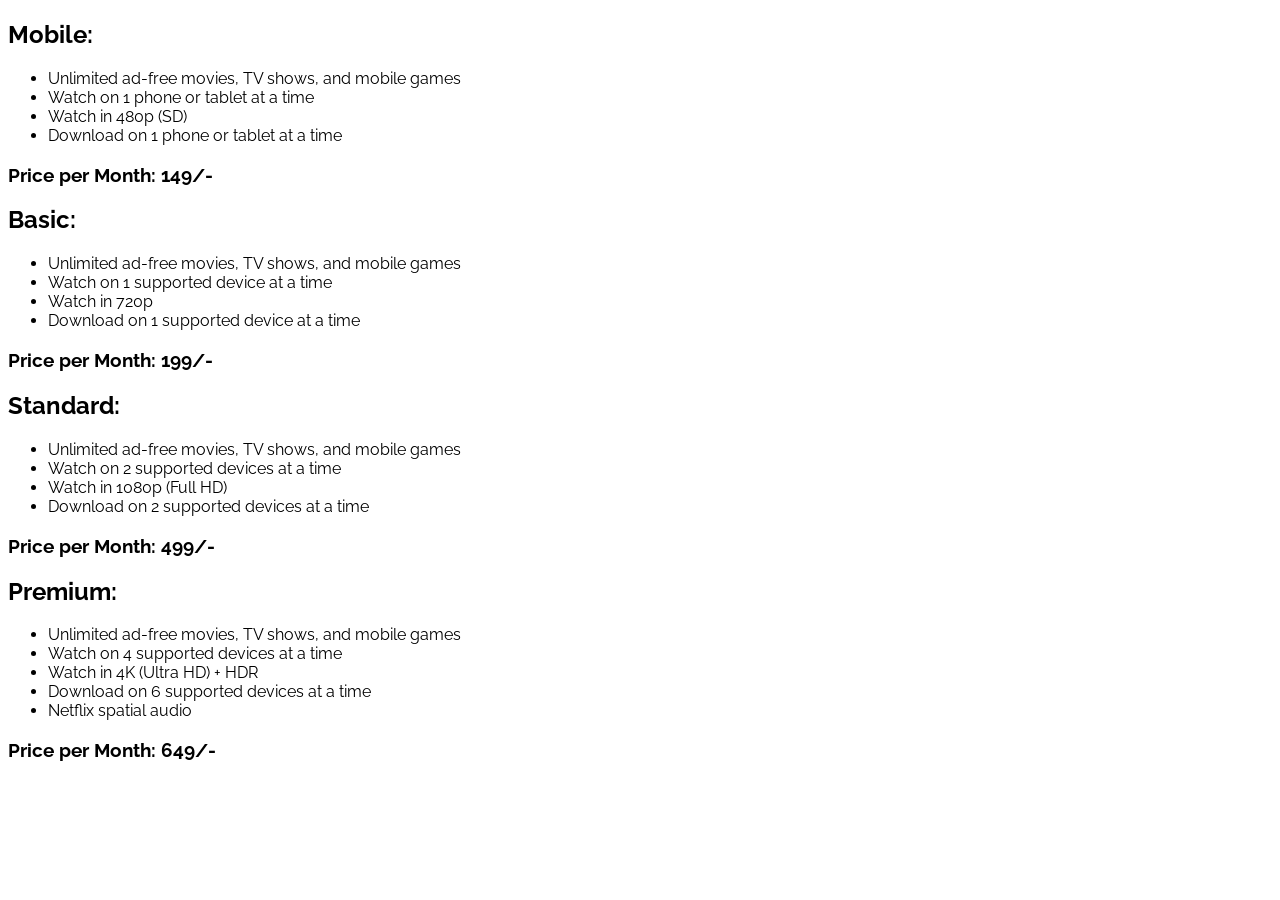
==== pricing-plan-clone/index.html @ ec6d0da9 "html structure coded" ====
<!DOCTYPE html>
<html lang="en">
<head>
    <meta charset="UTF-8">
    <meta name="viewport" content="width=device-width, initial-scale=1.0">
    <title>netflix pricing plan clone! </title>
    <link rel="stylesheet" href="styles.css">
    <link rel="preconnect" href="https://fonts.googleapis.com">
    <link rel="preconnect" href="https://fonts.gstatic.com" crossorigin>
    <link href="https://fonts.googleapis.com/css2?family=Raleway:ital,wght@0,100..900;1,100..900&display=swap" rel="stylesheet">
</head>
<body>
    <div class="planCard">
        <h2> Mobile: </h2>
        <ul>
            <li> Unlimited ad-free movies, TV shows, and mobile games </li>
            <li> Watch on 1 phone or tablet at a time </li>
            <li> Watch in 480p (SD) </li>
            <li> Download on 1 phone or tablet at a time</li>
        </ul>
        <h3> Price per Month: 149/- </h3>
    </div>

    <div class="planCard">
        <h2> Basic: </h2>
        <ul>
            <li> Unlimited ad-free movies, TV shows, and mobile games </li>
            <li> Watch on 1 supported device at a time </li>
            <li> Watch in 720p </li>
            <li> Download on 1 supported device at a time</li>
        </ul>
        <h3> Price per Month: 199/- </h3>
    </div>

    <div class="planCard">
        <h2> Standard: </h2>
        <ul>
            <li> Unlimited ad-free movies, TV shows, and mobile games </li>
            <li> Watch on 2 supported devices at a time</li>
            <li>Watch in 1080p (Full HD)</li>
            <li> Download on 2 supported devices at a time </li>
        </ul>
        <h3> Price per Month: 499/- </h3>
    </div>

    <div  class="planCard">
        <h2> Premium: </h2>
        <ul>
            <li> Unlimited ad-free movies, TV shows, and mobile games </li>
            <li> Watch on 4 supported devices at a time </li>
            <li> Watch in 4K (Ultra HD) + HDR </li>
            <li> Download on 6 supported devices at a time </li>
            <li>Netflix spatial audio </li>
        </ul>
        <h3> Price per Month: 649/- </h3>
    </div>
</body>
</html>
---- pricing-plan-clone/styles.css ----
body{
    font-family: 'Raleway';
}
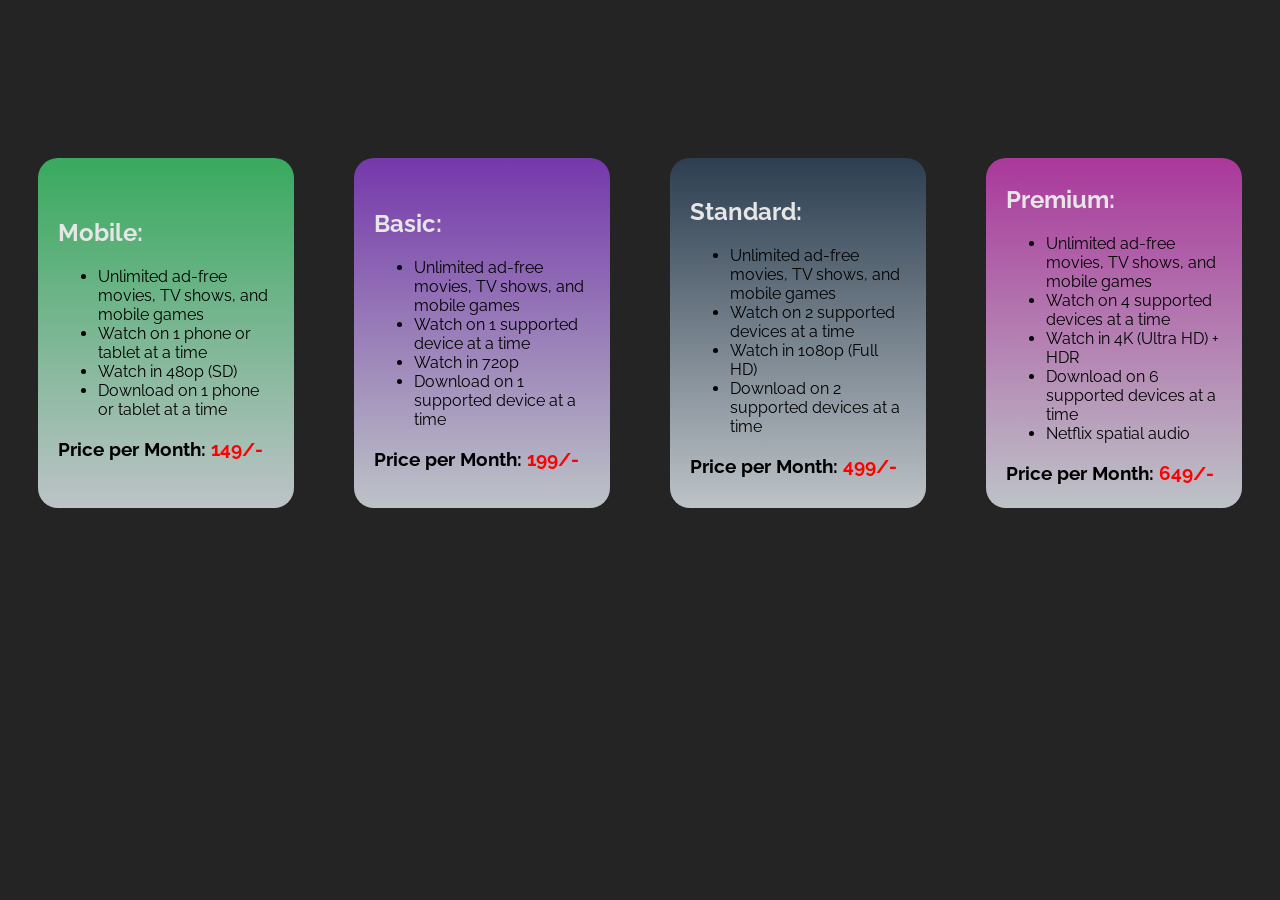
==== commit da4b07a7: "css added" ====
--- a/pricing-plan-clone/index.html
+++ b/pricing-plan-clone/index.html
@@ -10,7 +10,7 @@
     <link href="https://fonts.googleapis.com/css2?family=Raleway:ital,wght@0,100..900;1,100..900&display=swap" rel="stylesheet">
 </head>
 <body>
-    <div class="planCard">
+    <div class="planCard" id="mobile">
         <h2> Mobile: </h2>
         <ul>
             <li> Unlimited ad-free movies, TV shows, and mobile games </li>
@@ -18,10 +18,10 @@
             <li> Watch in 480p (SD) </li>
             <li> Download on 1 phone or tablet at a time</li>
         </ul>
-        <h3> Price per Month: 149/- </h3>
+        <h3> Price per Month:<span> 149/- </span>  </h3>
     </div>
 
-    <div class="planCard">
+    <div class="planCard" id="basic">
         <h2> Basic: </h2>
         <ul>
             <li> Unlimited ad-free movies, TV shows, and mobile games </li>
@@ -29,10 +29,10 @@
             <li> Watch in 720p </li>
             <li> Download on 1 supported device at a time</li>
         </ul>
-        <h3> Price per Month: 199/- </h3>
+        <h3> Price per Month: <span> 199/- </span> </h3>
     </div>
 
-    <div class="planCard">
+    <div class="planCard" id="standard">
         <h2> Standard: </h2>
         <ul>
             <li> Unlimited ad-free movies, TV shows, and mobile games </li>
@@ -40,10 +40,10 @@
             <li>Watch in 1080p (Full HD)</li>
             <li> Download on 2 supported devices at a time </li>
         </ul>
-        <h3> Price per Month: 499/- </h3>
+        <h3> Price per Month: <span> 499/- </span> </h3>
     </div>
 
-    <div  class="planCard">
+    <div  class="planCard" id="premium">
         <h2> Premium: </h2>
         <ul>
             <li> Unlimited ad-free movies, TV shows, and mobile games </li>
@@ -52,7 +52,7 @@
             <li> Download on 6 supported devices at a time </li>
             <li>Netflix spatial audio </li>
         </ul>
-        <h3> Price per Month: 649/- </h3>
+        <h3> Price per Month:<span> 649/- </span>  </h3>
     </div>
 </body>
 </html>
--- a/pricing-plan-clone/styles.css
+++ b/pricing-plan-clone/styles.css
@@ -1,3 +1,49 @@
 body{
     font-family: 'Raleway';
+    display: flex;
+    flex-direction: row;
+    align-items: center;
+    background-color: rgb(36, 36, 36);
+}
+.planCard{
+    color: black;
+    margin-top: 150px;
+    margin-bottom: 150px;
+    margin-left: 30px;
+    margin-right: 30px;
+    padding: 10px 20px;
+    cursor: pointer;
+    border-radius: 20px;
+}
+h2{
+    color: rgb(230, 230, 230);
+}
+span {
+    color: rgb(255, 0, 0);
+}
+#mobile{
+    padding-top: 40px;
+    padding-bottom: 30px;
+    background-image: linear-gradient(to bottom, #38aa5e, #bdc3c7);
+}
+#basic{
+    padding-top: 31px;
+    padding-bottom: 20px ;
+    background-image: linear-gradient(to bottom, #7538aa, #bdc3c7);
+
+}
+#standard{
+    padding-top: 19px;
+    padding-bottom: 13px;
+    background-image: linear-gradient(to bottom, #2c3e50, #bdc3c7);
+
+}
+#premium{
+    padding-top: 7px;
+    padding-bottom: 6px;
+    background-image: linear-gradient(to bottom, #aa389b, #bdc3c7);
+
+}
+.planCard:hover{
+    box-shadow: 0px 0px 30px #ffffff98;
 }
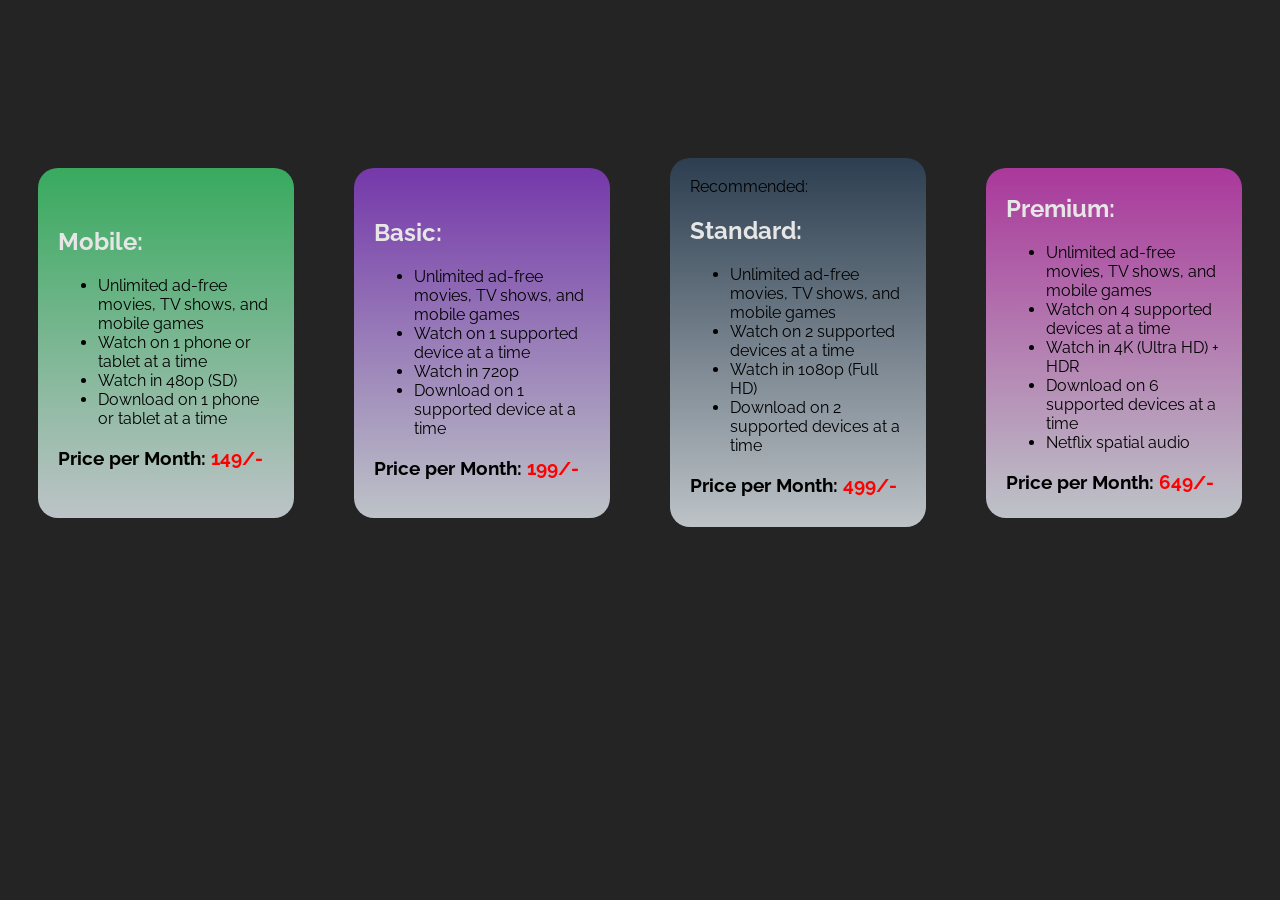
==== commit 83abc66a: "basic changes to suit css" ====
--- a/pricing-plan-clone/index.html
+++ b/pricing-plan-clone/index.html
@@ -33,6 +33,7 @@
     </div>
 
     <div class="planCard" id="standard">
+        <div class="ribbon"> Recommended: </div>
         <h2> Standard: </h2>
         <ul>
             <li> Unlimited ad-free movies, TV shows, and mobile games </li>
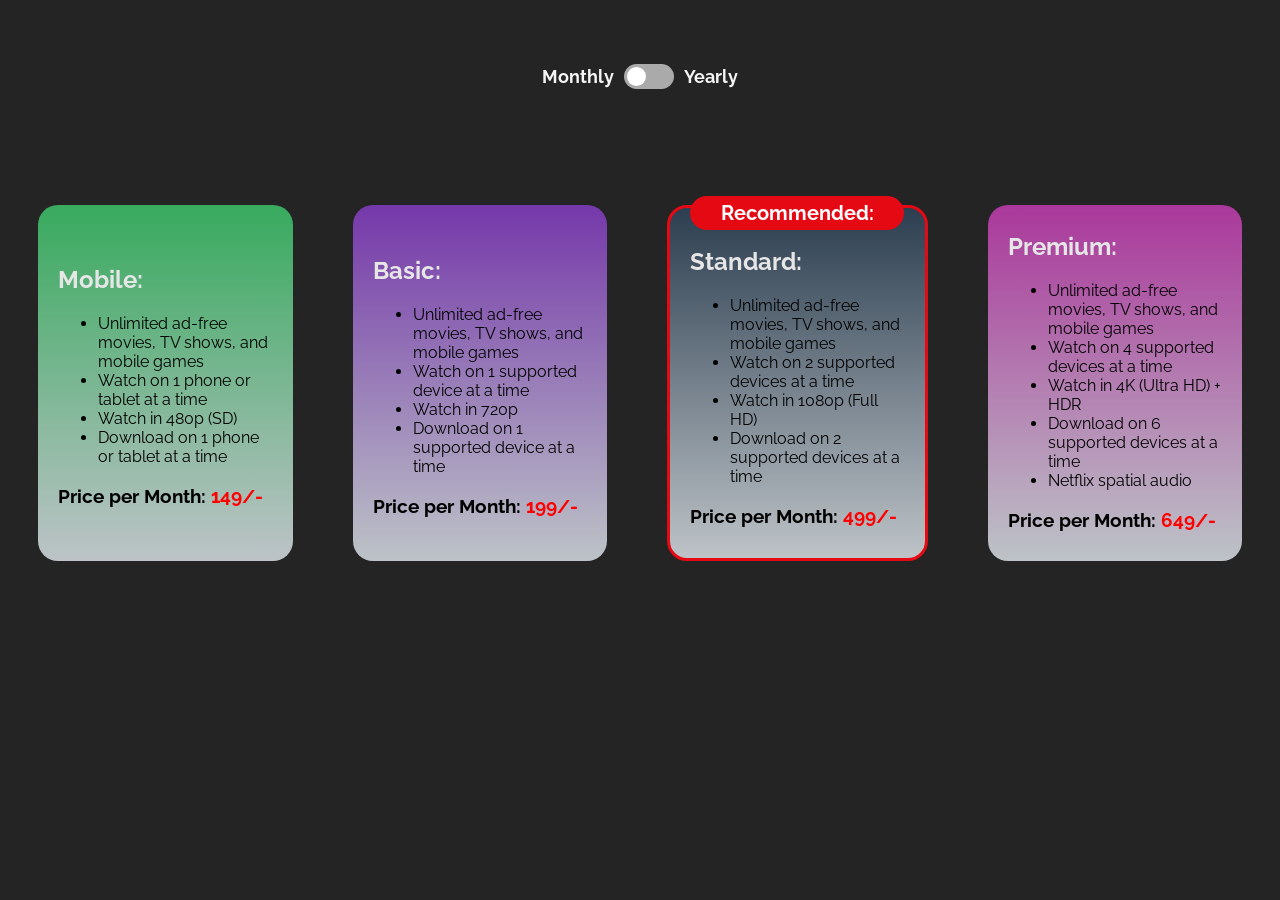
==== commit 9f27b845: "added toggle button" ====
--- a/pricing-plan-clone/index.html
+++ b/pricing-plan-clone/index.html
@@ -10,6 +10,15 @@
     <link href="https://fonts.googleapis.com/css2?family=Raleway:ital,wght@0,100..900;1,100..900&display=swap" rel="stylesheet">
 </head>
 <body>
+    <div class="toggleButton">
+        <p> Monthly </p>
+        <label class="switch">
+            <input type="checkbox" id="priceToggle">
+            <span class="slider"></span>
+        </label>
+        <p> Yearly </p>
+    </div>
+    <div class="allCards">
     <div class="planCard" id="mobile">
         <h2> Mobile: </h2>
         <ul>
@@ -18,7 +27,7 @@
             <li> Watch in 480p (SD) </li>
             <li> Download on 1 phone or tablet at a time</li>
         </ul>
-        <h3> Price per Month:<span> 149/- </span>  </h3>
+        <h3> Price per Month:<span class="price" data-monthly="149" data-yearly="1490"> 149/- </span>  </h3>
     </div>
 
     <div class="planCard" id="basic">
@@ -29,7 +38,7 @@
             <li> Watch in 720p </li>
             <li> Download on 1 supported device at a time</li>
         </ul>
-        <h3> Price per Month: <span> 199/- </span> </h3>
+        <h3> Price per Month: <span class="price" data-monthly="199" data-yearly="1990"> 199/- </span> </h3>
     </div>
 
     <div class="planCard" id="standard">
@@ -41,7 +50,7 @@
             <li>Watch in 1080p (Full HD)</li>
             <li> Download on 2 supported devices at a time </li>
         </ul>
-        <h3> Price per Month: <span> 499/- </span> </h3>
+        <h3> Price per Month: <span class="price" data-monthly="499" data-yearly="4990"> 499/- </span> </h3>
     </div>
 
     <div  class="planCard" id="premium">
@@ -53,7 +62,9 @@
             <li> Download on 6 supported devices at a time </li>
             <li>Netflix spatial audio </li>
         </ul>
-        <h3> Price per Month:<span> 649/- </span>  </h3>
+        <h3> Price per Month:<span class="price" data-monthly="649" data-yearly="6490"> 649/- </span>  </h3>
     </div>
+    </div>
+    <script src="script.js"> </script>
 </body>
 </html>
--- a/pricing-plan-clone/styles.css
+++ b/pricing-plan-clone/styles.css
@@ -1,14 +1,18 @@
 body{
     font-family: 'Raleway';
     display: flex;
-    flex-direction: row;
+    flex-direction: column;
     align-items: center;
     background-color: rgb(36, 36, 36);
 }
+.allCards{
+    display: flex;
+    flex-direction: row;
+}
 .planCard{
     color: black;
-    margin-top: 150px;
-    margin-bottom: 150px;
+    margin-top: 100px;
+    margin-bottom: 100px;
     margin-left: 30px;
     margin-right: 30px;
     padding: 10px 20px;
@@ -36,7 +40,9 @@
     padding-top: 19px;
     padding-bottom: 13px;
     background-image: linear-gradient(to bottom, #2c3e50, #bdc3c7);
-
+    border: 3px solid #e50914;
+    position: relative; /*needed for the recommended ribbon*/
+    z-index: 2;
 }
 #premium{
     padding-top: 7px;
@@ -44,6 +50,67 @@
     background-image: linear-gradient(to bottom, #aa389b, #bdc3c7);
 
 }
+.ribbon{
+    font-size: 20px;
+    position: absolute;
+    top: -12px;
+    font-weight: bold;
+    color: white;
+    background-color: #e50914;
+    width: 200px;
+    padding: 5px 7px;
+    border-radius: 20px;
+    text-align: center;
+}
+.toggleButton{
+    margin-top: 40px;
+    display: flex;
+    flex-direction: row;
+    align-items: center;
+    color: whitesmoke;
+    font-weight: bold;
+    font-size: 18px;
+    justify-content: center;
+}
+.switch{
+    position: relative;
+    display: inline-block;
+    width: 50px;
+    height: 25px;
+    margin: 0 10px;
+}
+.switch input {
+    display: none;
+}
+.slider {
+    position: absolute;
+    cursor: pointer;
+    top: 0; left: 0; right: 0; bottom: 0;
+    background-color: #aaa;
+    transition: 0.4s;
+    border-radius: 25px;
+}
+.slider:before {
+    position: absolute;
+    content: "";
+    height: 19px;
+    width: 19px;
+    left: 3px;
+    bottom: 3px;
+    background-color: white;
+    transition: 0.4s;
+    border-radius: 50%;
+}
+input:checked + .slider {
+  background-color: #e50914;
+}
+
+input:checked + .slider:before {
+  transform: translateX(24px);
+}
 .planCard:hover{
     box-shadow: 0px 0px 30px #ffffff98;
+}
+#standard:hover{
+    transform: scale(1.03); /*makes the card pop out more*/
 }
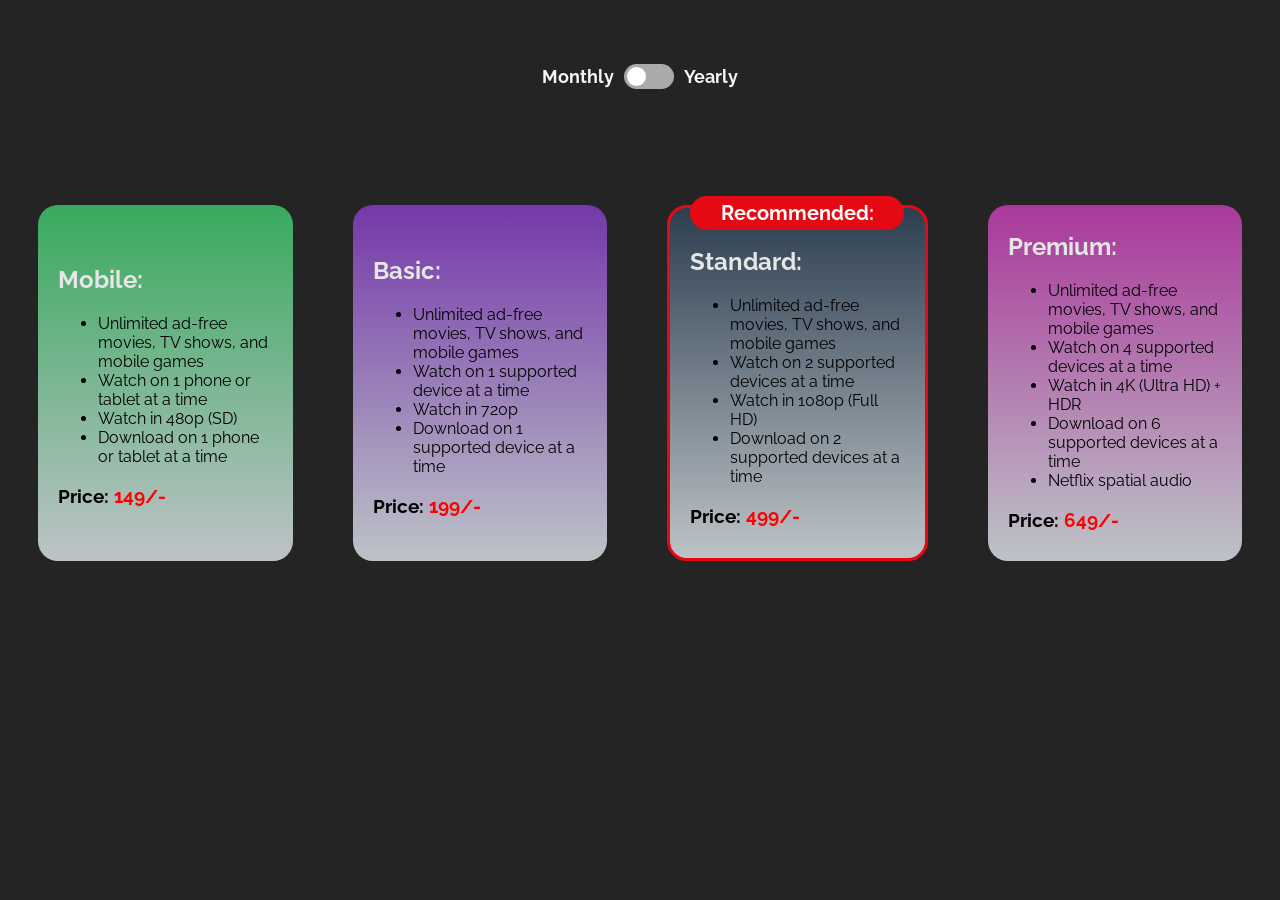
==== commit af68dd11: "change in price text" ====
--- a/pricing-plan-clone/index.html
+++ b/pricing-plan-clone/index.html
@@ -27,7 +27,7 @@
             <li> Watch in 480p (SD) </li>
             <li> Download on 1 phone or tablet at a time</li>
         </ul>
-        <h3> Price per Month:<span class="price" data-monthly="149" data-yearly="1490"> 149/- </span>  </h3>
+        <h3> Price:<span class="price" data-monthly="149" data-yearly="1490"> 149/- </span>  </h3>
     </div>
 
     <div class="planCard" id="basic">
@@ -38,7 +38,7 @@
             <li> Watch in 720p </li>
             <li> Download on 1 supported device at a time</li>
         </ul>
-        <h3> Price per Month: <span class="price" data-monthly="199" data-yearly="1990"> 199/- </span> </h3>
+        <h3> Price: <span class="price" data-monthly="199" data-yearly="1990"> 199/- </span> </h3>
     </div>
 
     <div class="planCard" id="standard">
@@ -50,7 +50,7 @@
             <li>Watch in 1080p (Full HD)</li>
             <li> Download on 2 supported devices at a time </li>
         </ul>
-        <h3> Price per Month: <span class="price" data-monthly="499" data-yearly="4990"> 499/- </span> </h3>
+        <h3> Price: <span class="price" data-monthly="499" data-yearly="4990"> 499/- </span> </h3>
     </div>
 
     <div  class="planCard" id="premium">
@@ -62,7 +62,7 @@
             <li> Download on 6 supported devices at a time </li>
             <li>Netflix spatial audio </li>
         </ul>
-        <h3> Price per Month:<span class="price" data-monthly="649" data-yearly="6490"> 649/- </span>  </h3>
+        <h3> Price:<span class="price" data-monthly="649" data-yearly="6490"> 649/- </span>  </h3>
     </div>
     </div>
     <script src="script.js"> </script>
